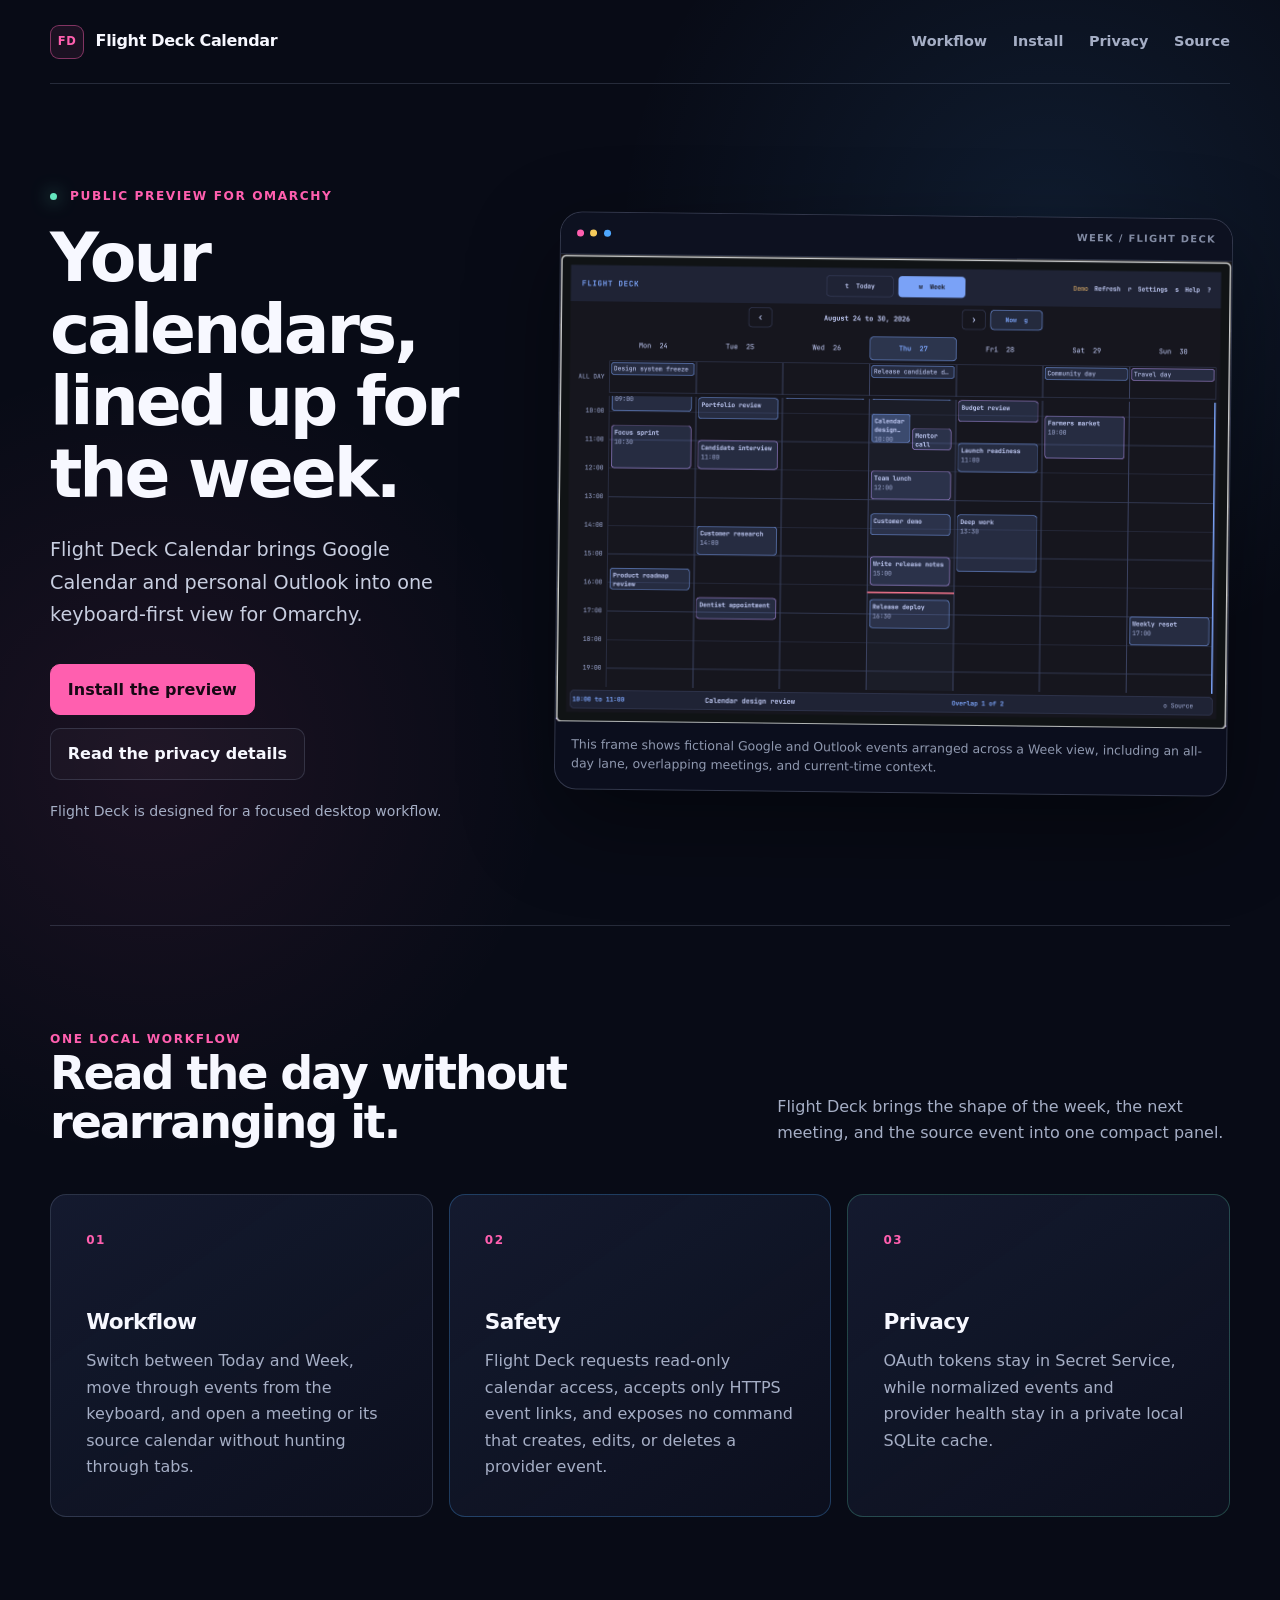
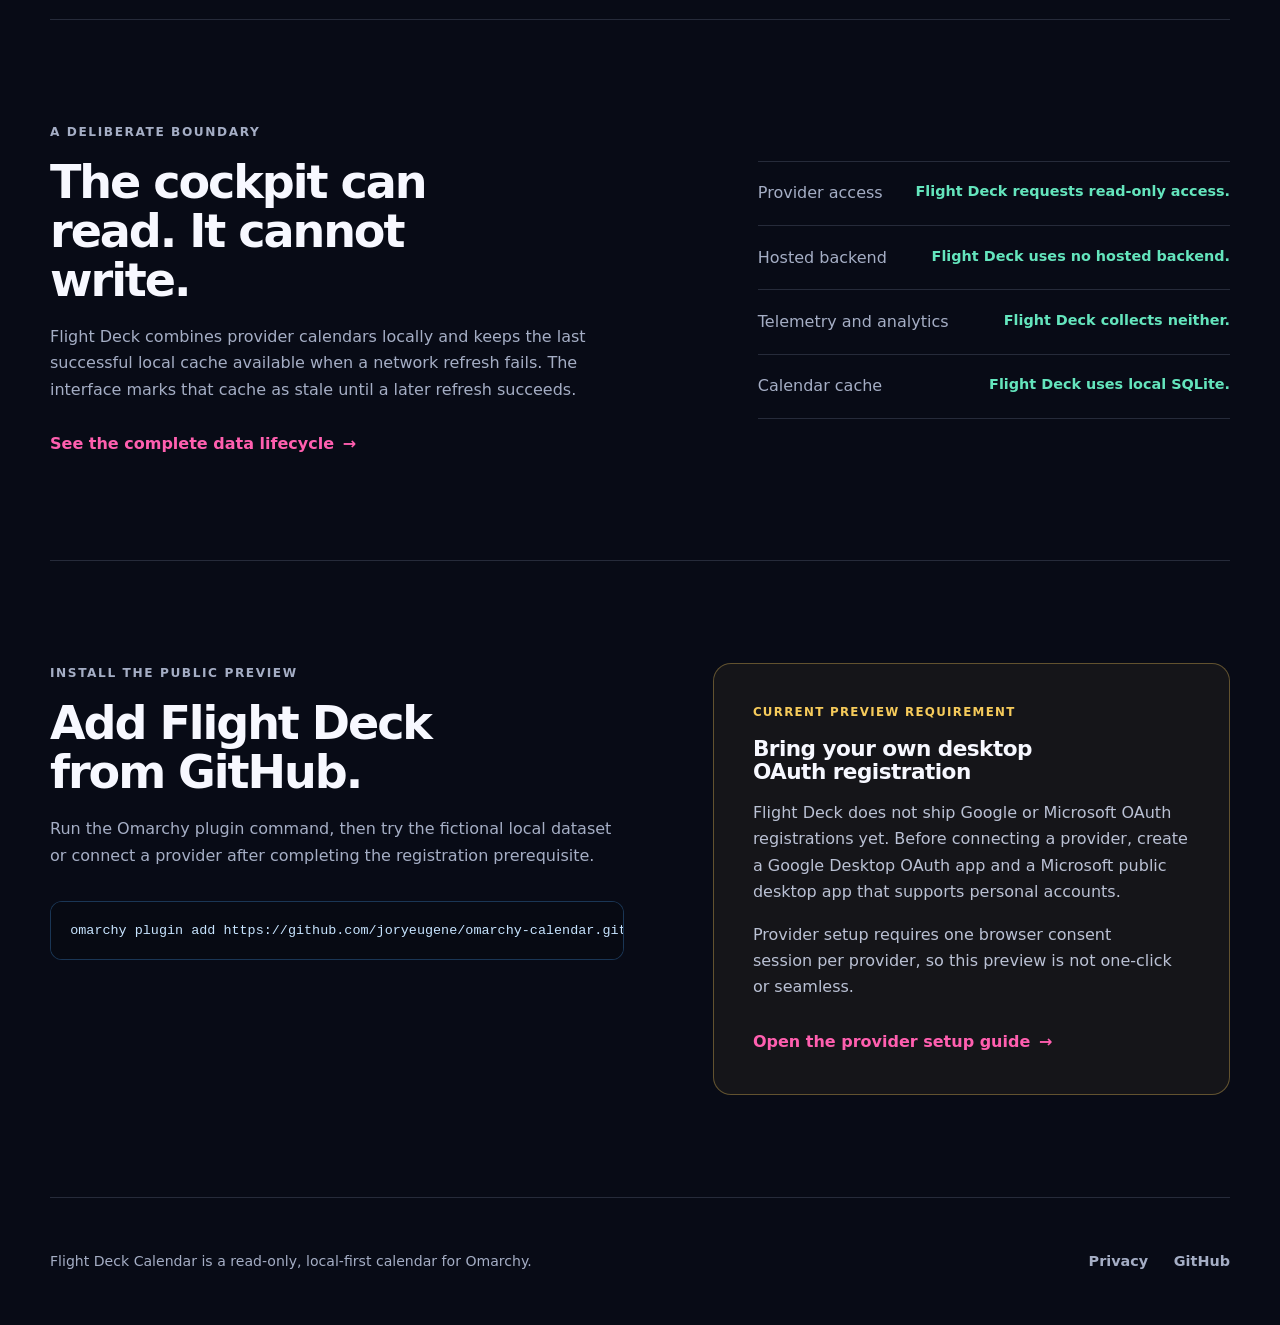
==== site/index.html @ 19a39fe0 "feat: add static verification site" ====
<!doctype html>
<!-- SPDX-License-Identifier: GPL-3.0-or-later -->
<html lang="en">
<head>
  <meta charset="utf-8">
  <meta name="viewport" content="width=device-width, initial-scale=1">
  <meta name="description" content="Flight Deck Calendar combines Google Calendar and personal Outlook in one read-only Omarchy view.">
  <title>Flight Deck Calendar for Omarchy</title>
  <link rel="stylesheet" href="styles.css">
</head>
<body>
  <a class="skip-link" href="#main">Skip to content</a>

  <header class="site-header">
    <a class="brand" href="./" aria-label="Flight Deck Calendar home">
      <span class="brand-mark" aria-hidden="true">FD</span>
      <span>Flight Deck Calendar</span>
    </a>
    <nav aria-label="Primary navigation">
      <a href="#workflow">Workflow</a>
      <a href="#install">Install</a>
      <a href="privacy/">Privacy</a>
      <a href="https://github.com/joryeugene/omarchy-calendar">Source</a>
    </nav>
  </header>

  <main id="main">
    <section class="hero shell" aria-labelledby="hero-title">
      <div class="hero-copy">
        <p class="eyebrow"><span aria-hidden="true"></span> Public preview for Omarchy</p>
        <h1 id="hero-title">Your calendars, lined up for the week.</h1>
        <p class="lede">Flight Deck Calendar brings Google Calendar and personal Outlook into one keyboard-first view for Omarchy.</p>
        <div class="hero-actions">
          <a class="button button-primary" href="#install">Install the preview</a>
          <a class="button button-secondary" href="privacy/">Read the privacy details</a>
        </div>
        <p class="hero-note">Flight Deck is designed for a focused desktop workflow.</p>
      </div>

      <figure class="product-frame">
        <div class="frame-bar" aria-hidden="true">
          <span></span><span></span><span></span>
          <strong>WEEK / FLIGHT DECK</strong>
        </div>
        <img src="assets/flight-deck-calendar-week.png" width="1352" height="940" alt="Flight Deck Calendar Week view with fictional Google and Outlook events, an all-day lane, overlapping meetings, and current-time context.">
        <figcaption>This frame shows fictional Google and Outlook events arranged across a Week view, including an all-day lane, overlapping meetings, and current-time context.</figcaption>
      </figure>
    </section>

    <section class="section shell" id="workflow" aria-labelledby="workflow-title">
      <div class="section-heading">
        <p class="eyebrow">One local workflow</p>
        <h2 id="workflow-title">Read the day without rearranging it.</h2>
        <p>Flight Deck brings the shape of the week, the next meeting, and the source event into one compact panel.</p>
      </div>

      <div class="feature-grid">
        <article class="feature-card">
          <p class="card-index" aria-hidden="true">01</p>
          <h3>Workflow</h3>
          <p>Switch between Today and Week, move through events from the keyboard, and open a meeting or its source calendar without hunting through tabs.</p>
        </article>
        <article class="feature-card">
          <p class="card-index" aria-hidden="true">02</p>
          <h3>Safety</h3>
          <p>Flight Deck requests read-only calendar access, accepts only HTTPS event links, and exposes no command that creates, edits, or deletes a provider event.</p>
        </article>
        <article class="feature-card">
          <p class="card-index" aria-hidden="true">03</p>
          <h3>Privacy</h3>
          <p>OAuth tokens stay in Secret Service, while normalized events and provider health stay in a private local SQLite cache.</p>
        </article>
      </div>
    </section>

    <section class="section shell boundary" aria-labelledby="boundary-title">
      <div class="boundary-copy">
        <p class="eyebrow">A deliberate boundary</p>
        <h2 id="boundary-title">The cockpit can read. It cannot write.</h2>
        <p>Flight Deck combines provider calendars locally and keeps the last successful local cache available when a network refresh fails. The interface marks that cache as stale until a later refresh succeeds.</p>
        <a class="text-link" href="privacy/">See the complete data lifecycle <span aria-hidden="true">&#8594;</span></a>
      </div>
      <ul class="boundary-list">
        <li><span>Provider access</span><strong>Flight Deck requests read-only access.</strong></li>
        <li><span>Hosted backend</span><strong>Flight Deck uses no hosted backend.</strong></li>
        <li><span>Telemetry and analytics</span><strong>Flight Deck collects neither.</strong></li>
        <li><span>Calendar cache</span><strong>Flight Deck uses local SQLite.</strong></li>
      </ul>
    </section>

    <section class="section shell install" id="install" aria-labelledby="install-title">
      <div class="install-copy">
        <p class="eyebrow">Install the public preview</p>
        <h2 id="install-title">Add Flight Deck from GitHub.</h2>
        <p>Run the Omarchy plugin command, then try the fictional local dataset or connect a provider after completing the registration prerequisite.</p>
        <pre><code>omarchy plugin add https://github.com/joryeugene/omarchy-calendar.git --enable</code></pre>
      </div>
      <aside class="preview-notice" aria-labelledby="oauth-title">
        <p class="notice-label">Current preview requirement</p>
        <h3 id="oauth-title">Bring your own desktop OAuth registration</h3>
        <p>Flight Deck does not ship Google or Microsoft OAuth registrations yet. Before connecting a provider, create a Google Desktop OAuth app and a Microsoft public desktop app that supports personal accounts.</p>
        <p>Provider setup requires one browser consent session per provider, so this preview is not one-click or seamless.</p>
        <a class="text-link" href="https://github.com/joryeugene/omarchy-calendar/blob/main/docs/INSTALL.md">Open the provider setup guide <span aria-hidden="true">&#8594;</span></a>
      </aside>
    </section>
  </main>

  <footer class="site-footer shell">
    <p>Flight Deck Calendar is a read-only, local-first calendar for Omarchy.</p>
    <div>
      <a href="privacy/">Privacy</a>
      <a href="https://github.com/joryeugene/omarchy-calendar">GitHub</a>
    </div>
  </footer>
</body>
</html>
---- site/styles.css ----
/* SPDX-License-Identifier: GPL-3.0-or-later */
:root {
  color-scheme: dark;
  --bg: #080b16;
  --panel: #101527;
  --panel-raised: #151b30;
  --text: #f7f8ff;
  --muted: #a5aec5;
  --line: rgba(185, 200, 235, 0.17);
  --pink: #ff5faf;
  --blue: #4ea8ff;
  --yellow: #f6cb5b;
  --green: #64e5bd;
  --shadow: 0 32px 90px rgba(0, 0, 0, 0.42);
  --radius: 22px;
  font-family: Inter, ui-sans-serif, system-ui, -apple-system, BlinkMacSystemFont, "Segoe UI", sans-serif;
  font-synthesis: none;
}

* {
  box-sizing: border-box;
}

html {
  scroll-behavior: smooth;
}

body {
  min-width: 280px;
  margin: 0;
  color: var(--text);
  background:
    radial-gradient(circle at 82% 8%, rgba(78, 168, 255, 0.11), transparent 27rem),
    radial-gradient(circle at 12% 26%, rgba(255, 95, 175, 0.08), transparent 25rem),
    var(--bg);
  font-size: 16px;
  line-height: 1.65;
}

a {
  color: inherit;
  text-decoration: none;
}

a:focus-visible {
  outline: 3px solid var(--yellow);
  outline-offset: 4px;
}

img {
  display: block;
  max-width: 100%;
}

.skip-link {
  position: fixed;
  z-index: 20;
  top: 1rem;
  left: 1rem;
  padding: 0.65rem 0.9rem;
  border-radius: 8px;
  color: #080b16;
  background: var(--yellow);
  font-weight: 800;
  transform: translateY(-180%);
}

.skip-link:focus {
  transform: translateY(0);
}

.shell,
.site-header {
  width: min(1180px, calc(100% - 3rem));
  margin-inline: auto;
}

.site-header {
  display: flex;
  align-items: center;
  justify-content: space-between;
  min-height: 84px;
  border-bottom: 1px solid var(--line);
}

.brand {
  display: inline-flex;
  align-items: center;
  gap: 0.72rem;
  font-weight: 760;
  letter-spacing: -0.02em;
}

.brand-mark {
  display: grid;
  width: 34px;
  height: 34px;
  place-items: center;
  border: 1px solid rgba(255, 95, 175, 0.45);
  border-radius: 9px;
  color: var(--pink);
  background: rgba(255, 95, 175, 0.08);
  font-size: 0.72rem;
  font-weight: 900;
  letter-spacing: 0.04em;
}

.site-header nav,
.site-footer div {
  display: flex;
  align-items: center;
  gap: 1.6rem;
}

.site-header nav a,
.site-footer a {
  color: var(--muted);
  font-size: 0.9rem;
  font-weight: 650;
}

.site-header nav a:hover,
.site-header nav a[aria-current="page"],
.site-footer a:hover {
  color: var(--text);
}

.hero {
  display: grid;
  grid-template-columns: minmax(0, 0.78fr) minmax(0, 1.22fr);
  gap: clamp(2.5rem, 6vw, 5.6rem);
  align-items: center;
  padding-block: clamp(4rem, 8vw, 8rem);
}

.eyebrow {
  margin: 0 0 1rem;
  color: var(--pink);
  font-size: 0.76rem;
  font-weight: 850;
  letter-spacing: 0.13em;
  text-transform: uppercase;
}

.eyebrow span {
  display: inline-block;
  width: 7px;
  height: 7px;
  margin-right: 0.45rem;
  border-radius: 50%;
  background: var(--green);
  box-shadow: 0 0 18px rgba(100, 229, 189, 0.8);
}

h1,
h2,
h3,
p {
  text-wrap: pretty;
}

h1,
h2,
h3 {
  margin-top: 0;
  line-height: 1.06;
  letter-spacing: -0.045em;
}

h1 {
  max-width: 13ch;
  margin-bottom: 1.5rem;
  font-size: clamp(3rem, 5.3vw, 5.5rem);
}

h2 {
  margin-bottom: 1.2rem;
  font-size: clamp(2rem, 3.6vw, 3.5rem);
}

h3 {
  margin-bottom: 0.9rem;
  font-size: 1.35rem;
  letter-spacing: -0.025em;
}

.lede {
  max-width: 59ch;
  margin: 0;
  color: #c8cee0;
  font-size: clamp(1.06rem, 1.5vw, 1.24rem);
  line-height: 1.7;
}

.hero-actions {
  display: flex;
  flex-wrap: wrap;
  gap: 0.8rem;
  margin-top: 2rem;
}

.button {
  display: inline-flex;
  min-height: 48px;
  align-items: center;
  justify-content: center;
  padding: 0.72rem 1.05rem;
  border: 1px solid var(--line);
  border-radius: 10px;
  font-weight: 790;
}

.button-primary {
  border-color: var(--pink);
  color: #160814;
  background: var(--pink);
}

.button-primary:hover {
  background: #ff86c2;
}

.button-secondary {
  background: rgba(255, 255, 255, 0.025);
}

.button-secondary:hover {
  border-color: rgba(185, 200, 235, 0.42);
  background: rgba(255, 255, 255, 0.055);
}

.hero-note {
  margin: 1.25rem 0 0;
  color: var(--muted);
  font-size: 0.88rem;
}

.product-frame {
  min-width: 0;
  margin: 0;
  overflow: hidden;
  border: 1px solid rgba(185, 200, 235, 0.22);
  border-radius: var(--radius);
  background: #0b0e1d;
  box-shadow: var(--shadow);
  transform: rotate(0.65deg);
}

.frame-bar {
  display: flex;
  align-items: center;
  gap: 0.4rem;
  height: 42px;
  padding-inline: 1rem;
  border-bottom: 1px solid var(--line);
  background: #0d1120;
}

.frame-bar span {
  width: 7px;
  height: 7px;
  border-radius: 50%;
  background: var(--pink);
}

.frame-bar span:nth-child(2) {
  background: var(--yellow);
}

.frame-bar span:nth-child(3) {
  background: var(--blue);
}

.frame-bar strong {
  margin-left: auto;
  color: #818aa2;
  font-size: 0.62rem;
  letter-spacing: 0.13em;
}

.product-frame img {
  width: 100%;
  height: auto;
}

.product-frame figcaption {
  padding: 0.9rem 1rem 1rem;
  color: #8f98af;
  font-size: 0.78rem;
  line-height: 1.5;
}

.section {
  padding-block: clamp(4.5rem, 8vw, 8rem);
  border-top: 1px solid var(--line);
}

.section-heading {
  display: grid;
  grid-template-columns: minmax(0, 1.2fr) minmax(18rem, 0.8fr);
  column-gap: 3rem;
  align-items: end;
  margin-bottom: 3rem;
}

.section-heading .eyebrow {
  grid-column: 1 / -1;
}

.section-heading h2,
.section-heading p {
  margin-bottom: 0;
}

.section-heading > p:last-child,
.boundary-copy > p,
.install-copy > p {
  color: var(--muted);
}

.feature-grid {
  display: grid;
  grid-template-columns: repeat(3, minmax(0, 1fr));
  gap: 1rem;
}

.feature-card {
  min-height: 260px;
  padding: clamp(1.4rem, 3vw, 2.2rem);
  border: 1px solid var(--line);
  border-radius: 16px;
  background: linear-gradient(145deg, rgba(21, 27, 48, 0.95), rgba(13, 17, 32, 0.82));
}

.feature-card:nth-child(2) {
  border-color: rgba(78, 168, 255, 0.28);
}

.feature-card:nth-child(3) {
  border-color: rgba(100, 229, 189, 0.24);
}

.card-index {
  margin: 0 0 3.8rem;
  color: var(--pink);
  font-size: 0.75rem;
  font-weight: 850;
  letter-spacing: 0.12em;
}

.feature-card p:last-child {
  margin: 0;
  color: var(--muted);
}

.boundary {
  display: grid;
  grid-template-columns: minmax(0, 1fr) minmax(340px, 0.78fr);
  gap: clamp(3rem, 8vw, 7rem);
  align-items: center;
}

.boundary-copy h2 {
  max-width: 13ch;
}

.boundary-copy > p {
  max-width: 57ch;
}

.text-link {
  display: inline-flex;
  gap: 0.55rem;
  align-items: center;
  margin-top: 0.75rem;
  color: var(--pink);
  font-weight: 780;
}

.text-link span {
  transition: transform 150ms ease;
}

.text-link:hover span {
  transform: translateX(4px);
}

.boundary-list {
  margin: 0;
  padding: 0;
  border-top: 1px solid var(--line);
  list-style: none;
}

.boundary-list li {
  display: flex;
  gap: 2rem;
  justify-content: space-between;
  padding: 1.15rem 0;
  border-bottom: 1px solid var(--line);
}

.boundary-list span {
  color: var(--muted);
}

.boundary-list strong {
  color: var(--green);
  font-size: 0.9rem;
}

.install {
  display: grid;
  grid-template-columns: minmax(0, 1fr) minmax(340px, 0.9fr);
  gap: clamp(2rem, 7vw, 6rem);
  align-items: start;
}

.install-copy h2 {
  max-width: 12ch;
}

pre {
  max-width: 100%;
  margin: 2rem 0 0;
  overflow-x: auto;
  border: 1px solid rgba(78, 168, 255, 0.28);
  border-radius: 12px;
  background: #070a13;
}

pre code {
  display: block;
  width: max-content;
  min-width: 100%;
  padding: 1.1rem 1.2rem;
  color: #c7e4ff;
  font-size: 0.84rem;
}

code {
  overflow-wrap: anywhere;
  color: #c7e4ff;
  font-family: "SFMono-Regular", Consolas, "Liberation Mono", monospace;
  font-size: 0.88em;
}

.preview-notice {
  padding: clamp(1.5rem, 4vw, 2.4rem);
  border: 1px solid rgba(246, 203, 91, 0.34);
  border-radius: 18px;
  background: rgba(246, 203, 91, 0.055);
}

.notice-label {
  margin: 0 0 1rem;
  color: var(--yellow);
  font-size: 0.74rem;
  font-weight: 850;
  letter-spacing: 0.11em;
  text-transform: uppercase;
}

.preview-notice > p:not(.notice-label) {
  color: #bac1d4;
}

.site-footer {
  display: flex;
  align-items: center;
  justify-content: space-between;
  min-height: 128px;
  border-top: 1px solid var(--line);
  color: var(--muted);
  font-size: 0.88rem;
}

.site-footer p {
  margin: 0;
}

.privacy-main {
  padding-bottom: clamp(5rem, 10vw, 9rem);
}

.privacy-hero {
  padding-block: clamp(4rem, 8vw, 7rem);
  border-bottom: 1px solid var(--line);
}

.privacy-hero h1 {
  max-width: 15ch;
}

.privacy-layout {
  display: grid;
  grid-template-columns: 220px minmax(0, 760px);
  gap: clamp(3rem, 9vw, 8rem);
  justify-content: center;
  padding-top: clamp(4rem, 7vw, 6rem);
}

.privacy-nav {
  position: sticky;
  top: 2rem;
  align-self: start;
  padding-left: 1rem;
  border-left: 1px solid var(--line);
}

.privacy-nav p {
  margin: 0 0 0.75rem;
  color: #d9ddec;
  font-size: 0.75rem;
  font-weight: 800;
  letter-spacing: 0.1em;
  text-transform: uppercase;
}

.privacy-nav a {
  display: block;
  padding: 0.32rem 0;
  color: var(--muted);
  font-size: 0.87rem;
}

.privacy-nav a:hover {
  color: var(--pink);
}

.privacy-content section {
  padding: 0 0 clamp(3.5rem, 7vw, 5.5rem);
  scroll-margin-top: 2rem;
}

.privacy-content section + section {
  padding-top: clamp(3.5rem, 7vw, 5.5rem);
  border-top: 1px solid var(--line);
}

.privacy-content h2 {
  max-width: 16ch;
  font-size: clamp(2rem, 4.5vw, 3.25rem);
}

.privacy-content > section > p:not(.eyebrow) {
  color: #bac1d4;
}

.fact-list {
  margin: 2rem 0 0;
}

.fact-list div {
  display: grid;
  grid-template-columns: 150px minmax(0, 1fr);
  gap: 1.5rem;
  padding: 1.15rem 0;
  border-top: 1px solid var(--line);
}

.fact-list div:last-child {
  border-bottom: 1px solid var(--line);
}

.fact-list dt {
  color: var(--text);
  font-weight: 780;
}

.fact-list dd {
  margin: 0;
  color: var(--muted);
}

@media (max-width: 900px) {
  .hero {
    grid-template-columns: 1fr;
  }

  .hero-copy {
    max-width: 720px;
  }

  .product-frame {
    transform: none;
  }

  .feature-grid {
    grid-template-columns: 1fr;
  }

  .feature-card {
    min-height: auto;
  }

  .card-index {
    margin-bottom: 2.2rem;
  }

  .section-heading,
  .boundary,
  .install {
    grid-template-columns: minmax(0, 1fr);
  }

  .privacy-layout {
    grid-template-columns: 1fr;
  }

  .privacy-nav {
    position: static;
    display: flex;
    flex-wrap: wrap;
    gap: 0.25rem 1rem;
    padding: 0 0 1.25rem;
    border-right: 0;
    border-bottom: 1px solid var(--line);
    border-left: 0;
  }

  .privacy-nav p {
    width: 100%;
  }
}

@media (max-width: 680px) {
  .shell,
  .site-header {
    width: min(100% - 1.5rem, 1180px);
  }

  .site-header {
    align-items: flex-start;
    gap: 1rem;
    padding-block: 1rem;
  }

  .brand > span:last-child {
    display: none;
  }

  .site-header nav {
    flex-wrap: wrap;
    justify-content: flex-end;
    gap: 0.25rem 0.9rem;
  }

  .site-header nav a {
    font-size: 0.78rem;
  }

  .hero {
    padding-block: 3.5rem 4.5rem;
  }

  h1 {
    font-size: clamp(2.65rem, 13vw, 4rem);
  }

  .hero-actions {
    align-items: stretch;
    flex-direction: column;
  }

  .button {
    width: 100%;
  }

  .product-frame figcaption {
    font-size: 0.72rem;
  }

  .section {
    padding-block: 4.5rem;
  }

  .section-heading {
    gap: 1rem;
  }

  .boundary-list li {
    gap: 1rem;
    align-items: flex-start;
    flex-direction: column;
  }

  .fact-list div {
    grid-template-columns: 1fr;
    gap: 0.35rem;
  }

  .site-footer {
    align-items: flex-start;
    flex-direction: column;
    justify-content: center;
    gap: 1rem;
  }

  .site-footer div {
    gap: 1rem;
  }
}

@media (prefers-reduced-motion: reduce) {
  html {
    scroll-behavior: auto;
  }

  .text-link span {
    transition: none;
  }
}
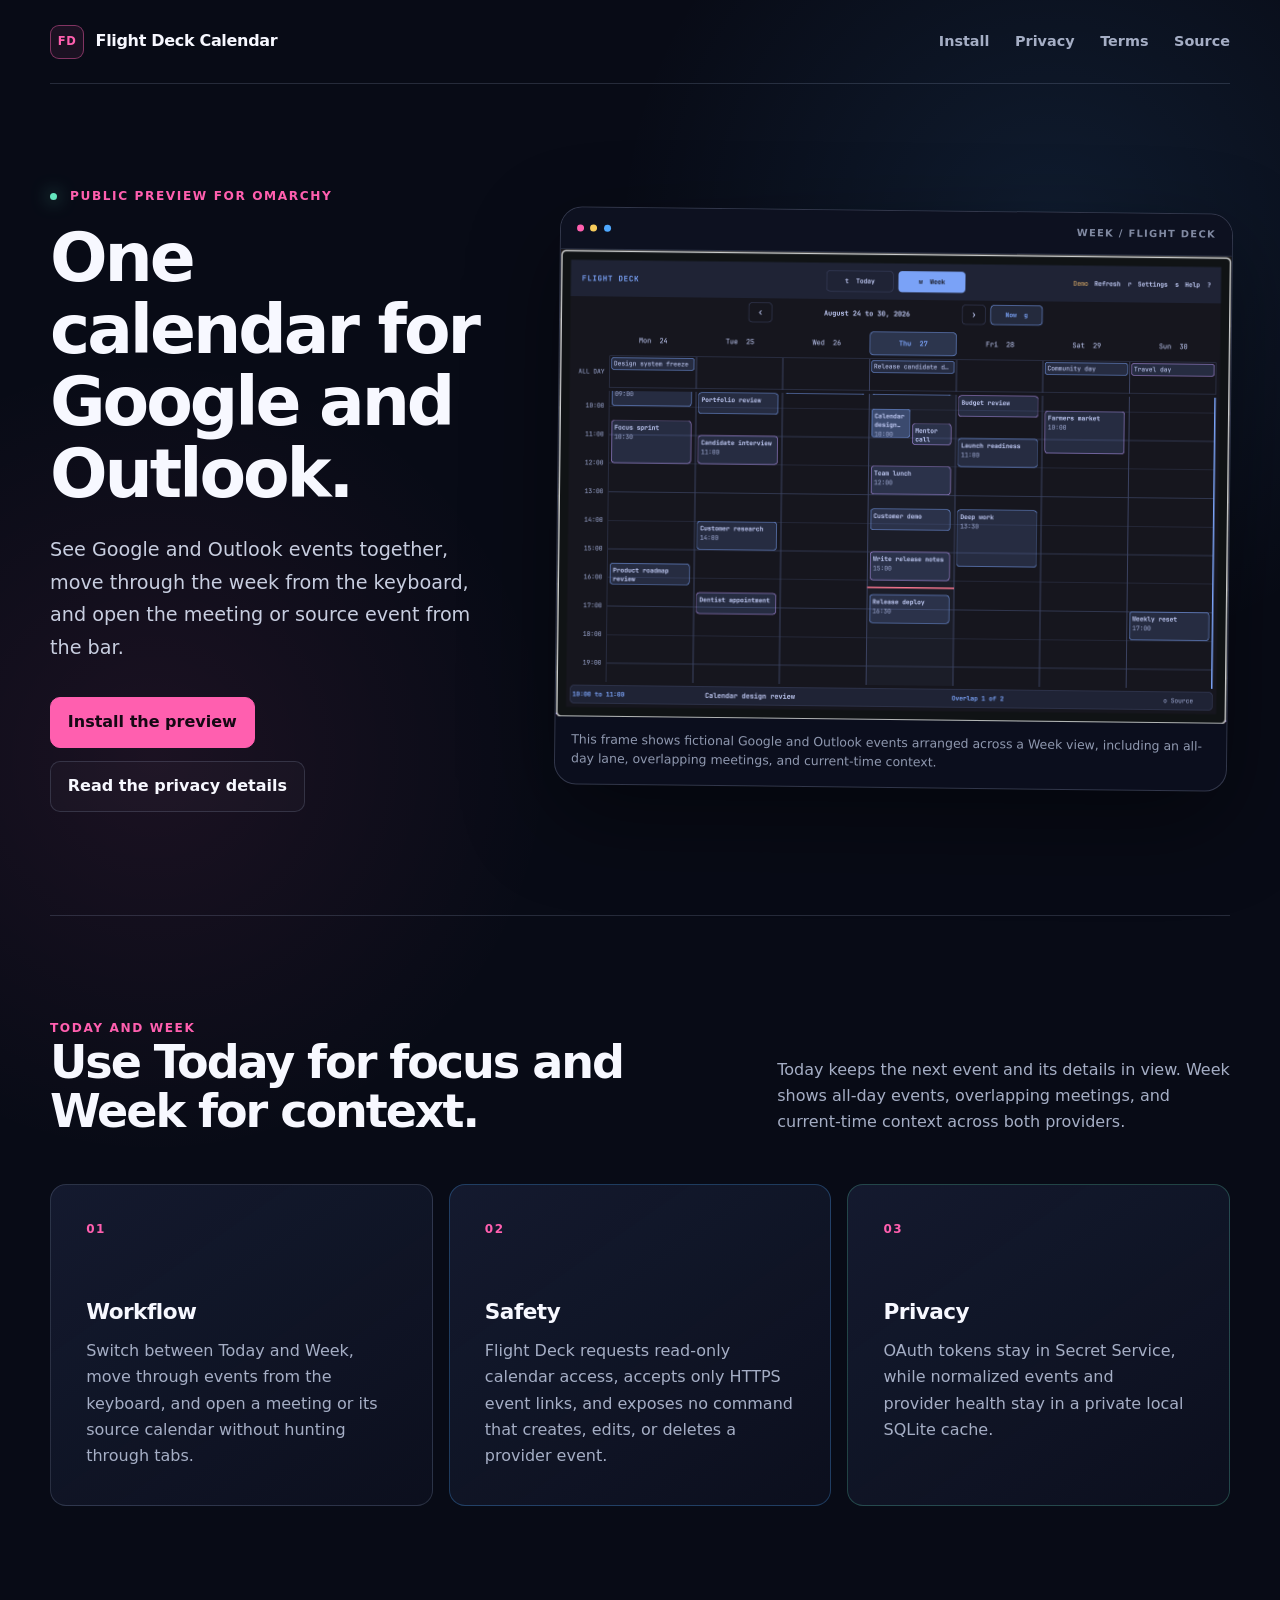
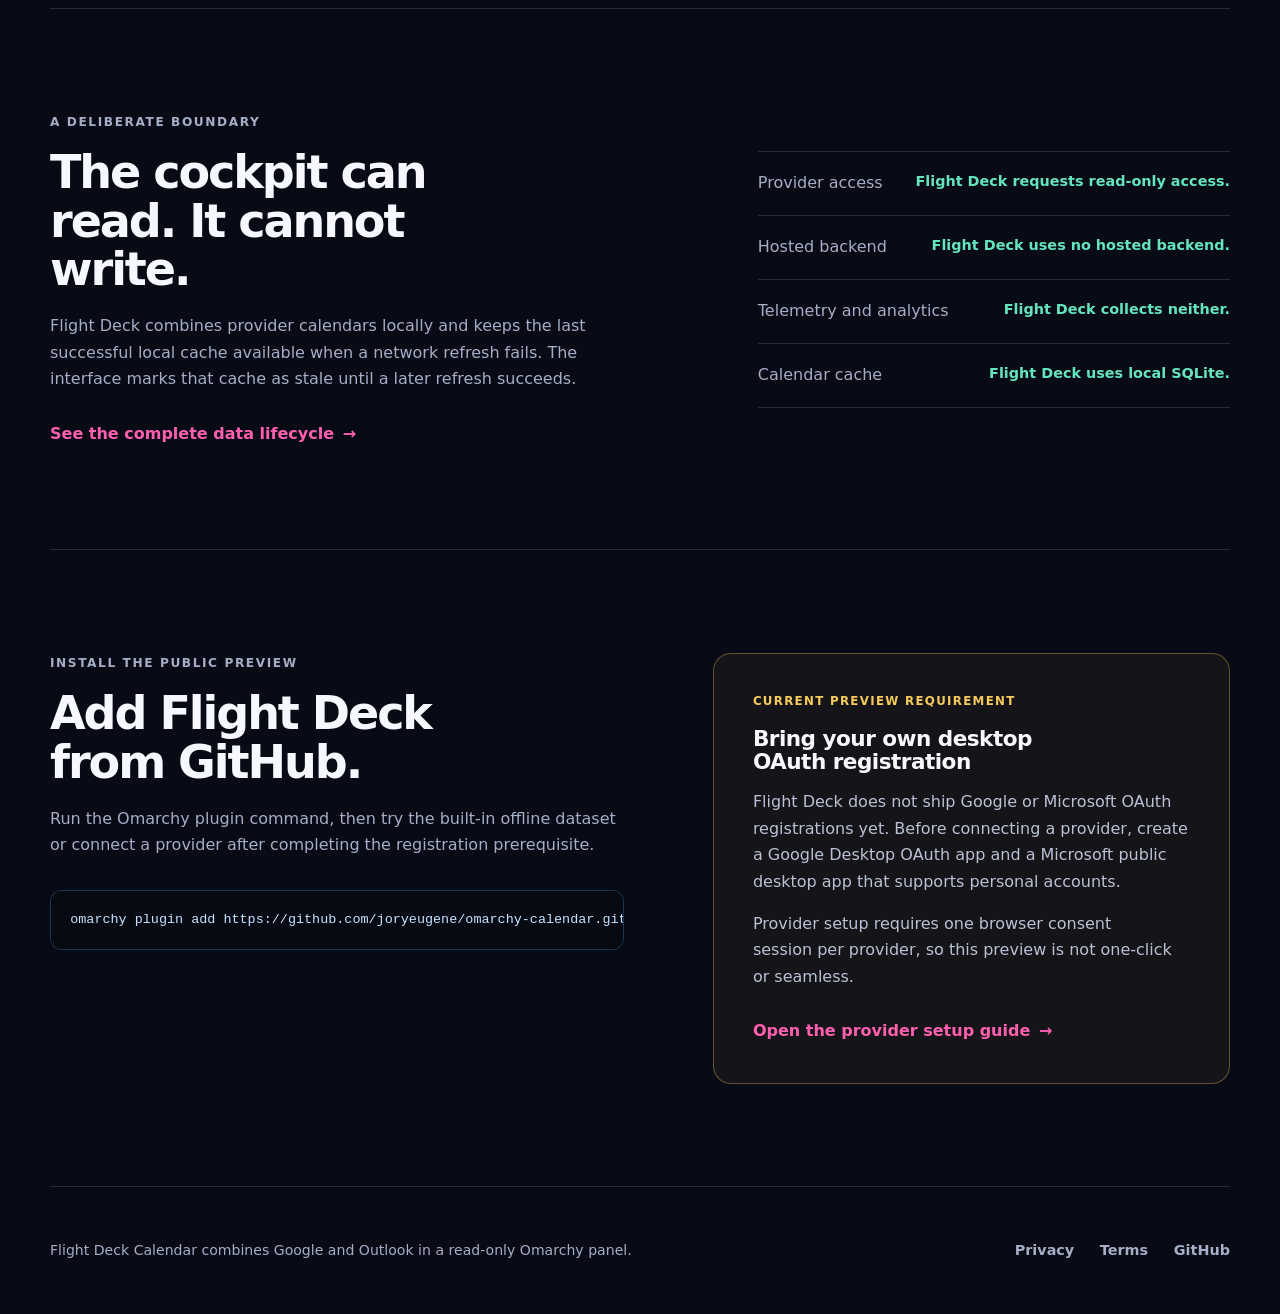
==== commit 5fc1d75a: "feat: prepare OAuth verification site" ====
--- a/site/index.html
+++ b/site/index.html
@@ -17,9 +17,9 @@
       <span>Flight Deck Calendar</span>
     </a>
     <nav aria-label="Primary navigation">
-      <a href="#workflow">Workflow</a>
       <a href="#install">Install</a>
       <a href="privacy/">Privacy</a>
+      <a href="terms/">Terms</a>
       <a href="https://github.com/joryeugene/omarchy-calendar">Source</a>
     </nav>
   </header>
@@ -28,13 +28,12 @@
     <section class="hero shell" aria-labelledby="hero-title">
       <div class="hero-copy">
         <p class="eyebrow"><span aria-hidden="true"></span> Public preview for Omarchy</p>
-        <h1 id="hero-title">Your calendars, lined up for the week.</h1>
-        <p class="lede">Flight Deck Calendar brings Google Calendar and personal Outlook into one keyboard-first view for Omarchy.</p>
+        <h1 id="hero-title">One calendar for Google and Outlook.</h1>
+        <p class="lede">See Google and Outlook events together, move through the week from the keyboard, and open the meeting or source event from the bar.</p>
         <div class="hero-actions">
           <a class="button button-primary" href="#install">Install the preview</a>
           <a class="button button-secondary" href="privacy/">Read the privacy details</a>
         </div>
-        <p class="hero-note">Flight Deck is designed for a focused desktop workflow.</p>
       </div>
 
       <figure class="product-frame">
@@ -49,9 +48,9 @@
 
     <section class="section shell" id="workflow" aria-labelledby="workflow-title">
       <div class="section-heading">
-        <p class="eyebrow">One local workflow</p>
-        <h2 id="workflow-title">Read the day without rearranging it.</h2>
-        <p>Flight Deck brings the shape of the week, the next meeting, and the source event into one compact panel.</p>
+        <p class="eyebrow">Today and Week</p>
+        <h2 id="workflow-title">Use Today for focus and Week for context.</h2>
+        <p>Today keeps the next event and its details in view. Week shows all-day events, overlapping meetings, and current-time context across both providers.</p>
       </div>
 
       <div class="feature-grid">
@@ -92,7 +91,7 @@
       <div class="install-copy">
         <p class="eyebrow">Install the public preview</p>
         <h2 id="install-title">Add Flight Deck from GitHub.</h2>
-        <p>Run the Omarchy plugin command, then try the fictional local dataset or connect a provider after completing the registration prerequisite.</p>
+        <p>Run the Omarchy plugin command, then try the built-in offline dataset or connect a provider after completing the registration prerequisite.</p>
         <pre><code>omarchy plugin add https://github.com/joryeugene/omarchy-calendar.git --enable</code></pre>
       </div>
       <aside class="preview-notice" aria-labelledby="oauth-title">
@@ -106,9 +105,10 @@
   </main>
 
   <footer class="site-footer shell">
-    <p>Flight Deck Calendar is a read-only, local-first calendar for Omarchy.</p>
+    <p>Flight Deck Calendar combines Google and Outlook in a read-only Omarchy panel.</p>
     <div>
       <a href="privacy/">Privacy</a>
+      <a href="terms/">Terms</a>
       <a href="https://github.com/joryeugene/omarchy-calendar">GitHub</a>
     </div>
   </footer>
--- a/site/styles.css
+++ b/site/styles.css
@@ -2,8 +2,6 @@
 :root {
   color-scheme: dark;
   --bg: #080b16;
-  --panel: #101527;
-  --panel-raised: #151b30;
   --text: #f7f8ff;
   --muted: #a5aec5;
   --line: rgba(185, 200, 235, 0.17);
@@ -229,12 +227,6 @@
   background: rgba(255, 255, 255, 0.055);
 }
 
-.hero-note {
-  margin: 1.25rem 0 0;
-  color: var(--muted);
-  font-size: 0.88rem;
-}
-
 .product-frame {
   min-width: 0;
   margin: 0;
@@ -492,6 +484,12 @@
   max-width: 15ch;
 }
 
+.policy-meta {
+  margin: 1rem 0 0;
+  color: var(--muted);
+  font-size: 0.88rem;
+}
+
 .privacy-layout {
   display: grid;
   grid-template-columns: 220px minmax(0, 760px);
@@ -545,6 +543,19 @@
 
 .privacy-content > section > p:not(.eyebrow) {
   color: #bac1d4;
+}
+
+.inline-link {
+  color: #d7eaff;
+  text-decoration: underline;
+  text-decoration-color: rgba(78, 168, 255, 0.55);
+  text-decoration-thickness: 1px;
+  text-underline-offset: 0.2em;
+}
+
+.inline-link:hover {
+  color: var(--text);
+  text-decoration-color: var(--pink);
 }
 
 .fact-list {
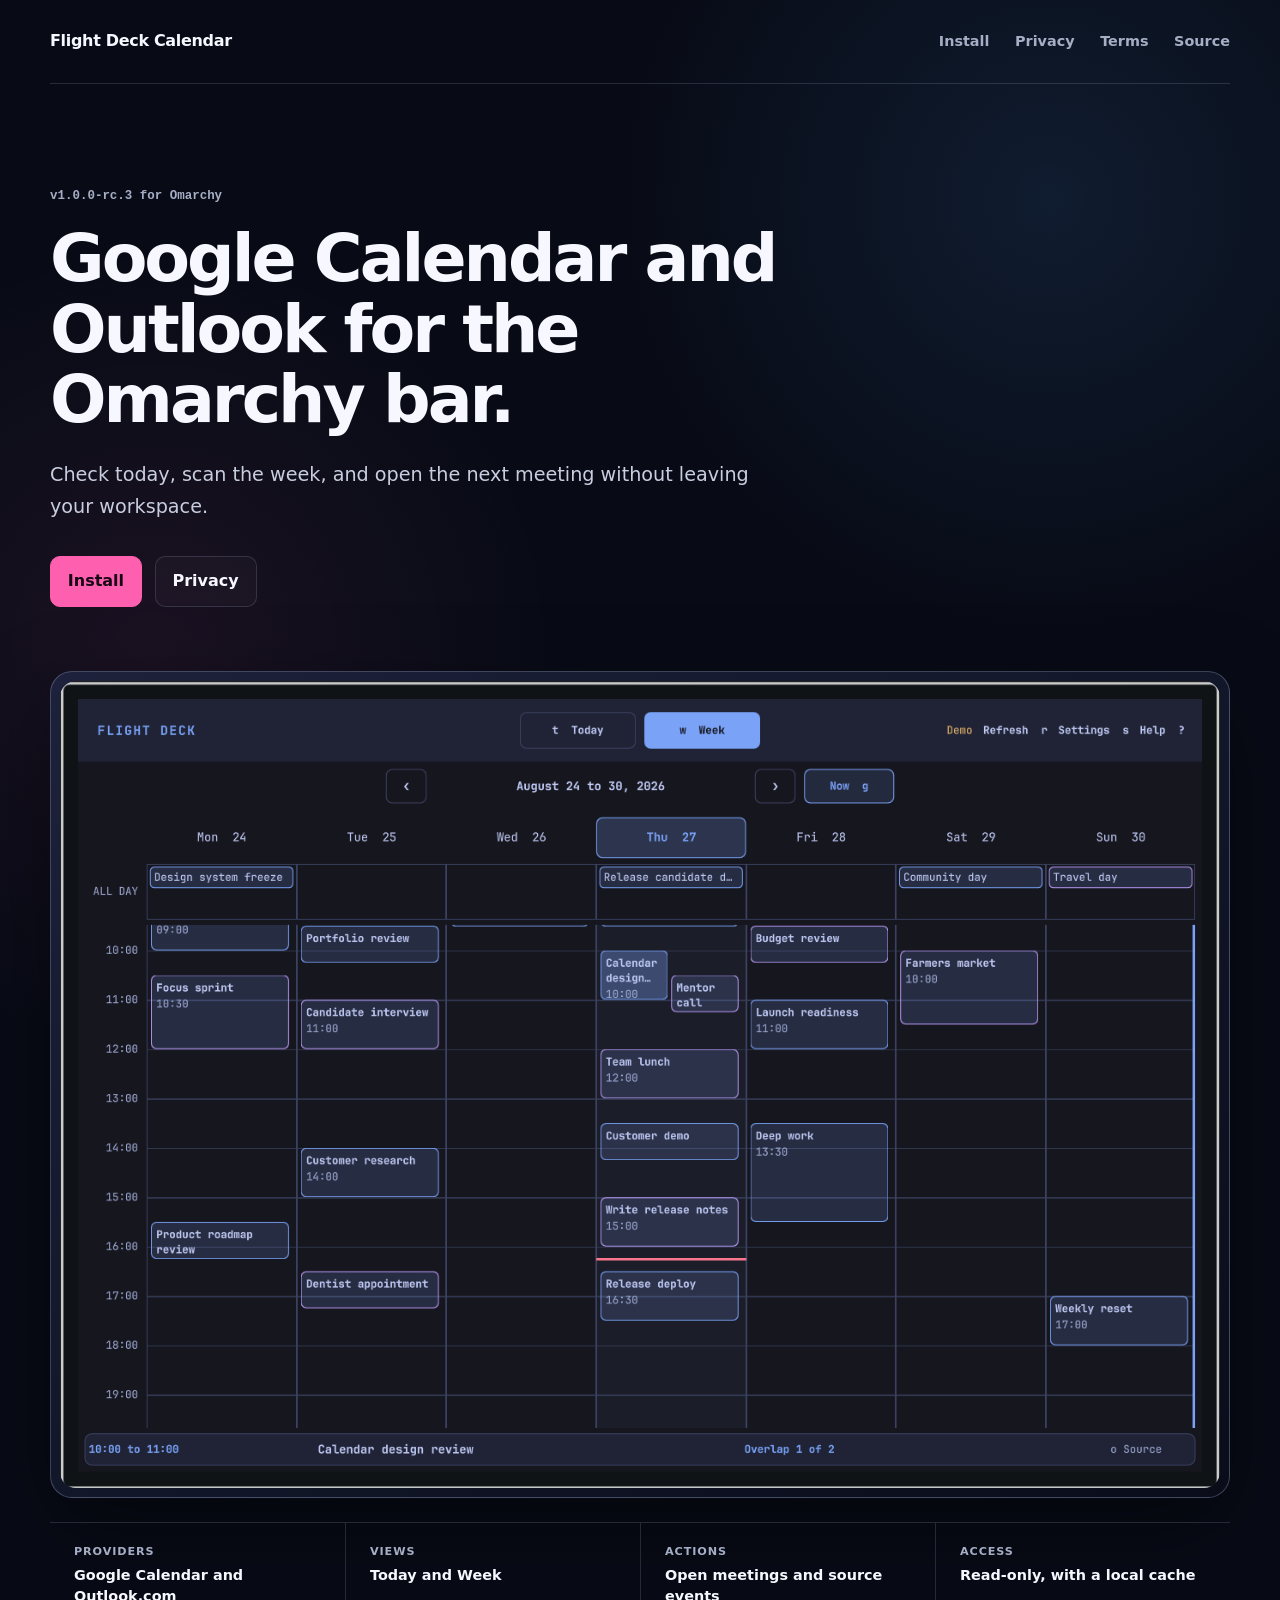
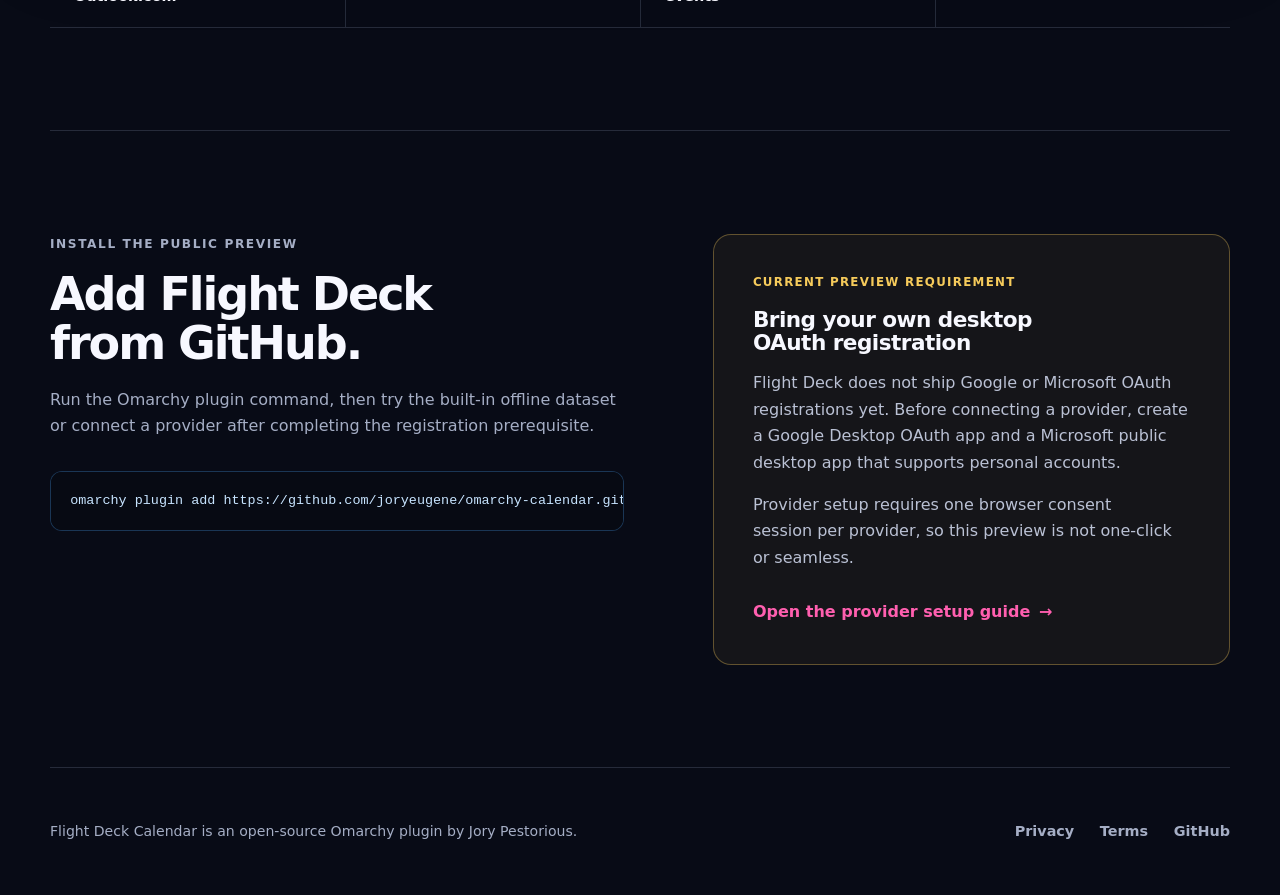
==== commit 73f76748: "design: simplify the Flight Deck website" ====
--- a/site/index.html
+++ b/site/index.html
@@ -13,7 +13,6 @@
 
   <header class="site-header">
     <a class="brand" href="./" aria-label="Flight Deck Calendar home">
-      <span class="brand-mark" aria-hidden="true">FD</span>
       <span>Flight Deck Calendar</span>
     </a>
     <nav aria-label="Primary navigation">
@@ -27,64 +26,37 @@
   <main id="main">
     <section class="hero shell" aria-labelledby="hero-title">
       <div class="hero-copy">
-        <p class="eyebrow"><span aria-hidden="true"></span> Public preview for Omarchy</p>
-        <h1 id="hero-title">One calendar for Google and Outlook.</h1>
-        <p class="lede">See Google and Outlook events together, move through the week from the keyboard, and open the meeting or source event from the bar.</p>
+        <p class="release-label">v1.0.0-rc.3 for Omarchy</p>
+        <h1 id="hero-title">Google Calendar and Outlook for the Omarchy bar.</h1>
+        <p class="lede">Check today, scan the week, and open the next meeting without leaving your workspace.</p>
         <div class="hero-actions">
-          <a class="button button-primary" href="#install">Install the preview</a>
-          <a class="button button-secondary" href="privacy/">Read the privacy details</a>
+          <a class="button button-primary" href="#install">Install</a>
+          <a class="button button-secondary" href="privacy/">Privacy</a>
         </div>
       </div>
 
-      <figure class="product-frame">
-        <div class="frame-bar" aria-hidden="true">
-          <span></span><span></span><span></span>
-          <strong>WEEK / FLIGHT DECK</strong>
+      <figure class="product-frame hero-product">
+        <img src="assets/flight-deck-calendar-week.png" width="1352" height="940" alt="Flight Deck Calendar Week view showing Google and Outlook events, an all-day lane, overlapping meetings, and current-time context.">
+      </figure>
+
+      <dl class="product-spec">
+        <div class="spec-item">
+          <dt>Providers</dt>
+          <dd>Google Calendar and Outlook.com</dd>
         </div>
-        <img src="assets/flight-deck-calendar-week.png" width="1352" height="940" alt="Flight Deck Calendar Week view with fictional Google and Outlook events, an all-day lane, overlapping meetings, and current-time context.">
-        <figcaption>This frame shows fictional Google and Outlook events arranged across a Week view, including an all-day lane, overlapping meetings, and current-time context.</figcaption>
-      </figure>
-    </section>
-
-    <section class="section shell" id="workflow" aria-labelledby="workflow-title">
-      <div class="section-heading">
-        <p class="eyebrow">Today and Week</p>
-        <h2 id="workflow-title">Use Today for focus and Week for context.</h2>
-        <p>Today keeps the next event and its details in view. Week shows all-day events, overlapping meetings, and current-time context across both providers.</p>
-      </div>
-
-      <div class="feature-grid">
-        <article class="feature-card">
-          <p class="card-index" aria-hidden="true">01</p>
-          <h3>Workflow</h3>
-          <p>Switch between Today and Week, move through events from the keyboard, and open a meeting or its source calendar without hunting through tabs.</p>
-        </article>
-        <article class="feature-card">
-          <p class="card-index" aria-hidden="true">02</p>
-          <h3>Safety</h3>
-          <p>Flight Deck requests read-only calendar access, accepts only HTTPS event links, and exposes no command that creates, edits, or deletes a provider event.</p>
-        </article>
-        <article class="feature-card">
-          <p class="card-index" aria-hidden="true">03</p>
-          <h3>Privacy</h3>
-          <p>OAuth tokens stay in Secret Service, while normalized events and provider health stay in a private local SQLite cache.</p>
-        </article>
-      </div>
-    </section>
-
-    <section class="section shell boundary" aria-labelledby="boundary-title">
-      <div class="boundary-copy">
-        <p class="eyebrow">A deliberate boundary</p>
-        <h2 id="boundary-title">The cockpit can read. It cannot write.</h2>
-        <p>Flight Deck combines provider calendars locally and keeps the last successful local cache available when a network refresh fails. The interface marks that cache as stale until a later refresh succeeds.</p>
-        <a class="text-link" href="privacy/">See the complete data lifecycle <span aria-hidden="true">&#8594;</span></a>
-      </div>
-      <ul class="boundary-list">
-        <li><span>Provider access</span><strong>Flight Deck requests read-only access.</strong></li>
-        <li><span>Hosted backend</span><strong>Flight Deck uses no hosted backend.</strong></li>
-        <li><span>Telemetry and analytics</span><strong>Flight Deck collects neither.</strong></li>
-        <li><span>Calendar cache</span><strong>Flight Deck uses local SQLite.</strong></li>
-      </ul>
+        <div class="spec-item">
+          <dt>Views</dt>
+          <dd>Today and Week</dd>
+        </div>
+        <div class="spec-item">
+          <dt>Actions</dt>
+          <dd>Open meetings and source events</dd>
+        </div>
+        <div class="spec-item">
+          <dt>Access</dt>
+          <dd>Read-only, with a local cache</dd>
+        </div>
+      </dl>
     </section>
 
     <section class="section shell install" id="install" aria-labelledby="install-title">
@@ -105,7 +77,7 @@
   </main>
 
   <footer class="site-footer shell">
-    <p>Flight Deck Calendar combines Google and Outlook in a read-only Omarchy panel.</p>
+    <p>Flight Deck Calendar is an open-source Omarchy plugin by Jory Pestorious.</p>
     <div>
       <a href="privacy/">Privacy</a>
       <a href="terms/">Terms</a>
--- a/site/styles.css
+++ b/site/styles.css
@@ -82,25 +82,8 @@
 }
 
 .brand {
-  display: inline-flex;
-  align-items: center;
-  gap: 0.72rem;
   font-weight: 760;
   letter-spacing: -0.02em;
-}
-
-.brand-mark {
-  display: grid;
-  width: 34px;
-  height: 34px;
-  place-items: center;
-  border: 1px solid rgba(255, 95, 175, 0.45);
-  border-radius: 9px;
-  color: var(--pink);
-  background: rgba(255, 95, 175, 0.08);
-  font-size: 0.72rem;
-  font-weight: 900;
-  letter-spacing: 0.04em;
 }
 
 .site-header nav,
@@ -124,11 +107,20 @@
 }
 
 .hero {
-  display: grid;
-  grid-template-columns: minmax(0, 0.78fr) minmax(0, 1.22fr);
-  gap: clamp(2.5rem, 6vw, 5.6rem);
-  align-items: center;
-  padding-block: clamp(4rem, 8vw, 8rem);
+  padding-block: clamp(4.5rem, 8vw, 7.5rem);
+}
+
+.hero-copy {
+  max-width: 880px;
+  margin-bottom: clamp(2.5rem, 5vw, 4.5rem);
+}
+
+.release-label {
+  margin: 0 0 1rem;
+  color: var(--muted);
+  font-family: ui-monospace, SFMono-Regular, Menlo, Monaco, Consolas, monospace;
+  font-size: 0.78rem;
+  font-weight: 700;
 }
 
 .eyebrow {
@@ -166,9 +158,9 @@
 }
 
 h1 {
-  max-width: 13ch;
+  max-width: 17ch;
   margin-bottom: 1.5rem;
-  font-size: clamp(3rem, 5.3vw, 5.5rem);
+  font-size: clamp(3rem, 5.2vw, 5.2rem);
 }
 
 h2 {
@@ -235,51 +227,18 @@
   border-radius: var(--radius);
   background: #0b0e1d;
   box-shadow: var(--shadow);
-  transform: rotate(0.65deg);
-}
-
-.frame-bar {
-  display: flex;
-  align-items: center;
-  gap: 0.4rem;
-  height: 42px;
-  padding-inline: 1rem;
-  border-bottom: 1px solid var(--line);
-  background: #0d1120;
-}
-
-.frame-bar span {
-  width: 7px;
-  height: 7px;
-  border-radius: 50%;
-  background: var(--pink);
-}
-
-.frame-bar span:nth-child(2) {
-  background: var(--yellow);
-}
-
-.frame-bar span:nth-child(3) {
-  background: var(--blue);
-}
-
-.frame-bar strong {
-  margin-left: auto;
-  color: #818aa2;
-  font-size: 0.62rem;
-  letter-spacing: 0.13em;
+}
+
+.hero-product {
+  padding: clamp(0.35rem, 0.7vw, 0.55rem);
+  border-color: rgba(185, 200, 235, 0.28);
+  background: linear-gradient(145deg, rgba(31, 38, 66, 0.82), rgba(10, 13, 26, 0.96));
 }
 
 .product-frame img {
   width: 100%;
   height: auto;
-}
-
-.product-frame figcaption {
-  padding: 0.9rem 1rem 1rem;
-  color: #8f98af;
-  font-size: 0.78rem;
-  line-height: 1.5;
+  border-radius: calc(var(--radius) - 6px);
 }
 
 .section {
@@ -287,77 +246,42 @@
   border-top: 1px solid var(--line);
 }
 
-.section-heading {
+.install-copy > p {
+  color: var(--muted);
+}
+
+.product-spec {
   display: grid;
-  grid-template-columns: minmax(0, 1.2fr) minmax(18rem, 0.8fr);
-  column-gap: 3rem;
-  align-items: end;
-  margin-bottom: 3rem;
-}
-
-.section-heading .eyebrow {
-  grid-column: 1 / -1;
-}
-
-.section-heading h2,
-.section-heading p {
-  margin-bottom: 0;
-}
-
-.section-heading > p:last-child,
-.boundary-copy > p,
-.install-copy > p {
-  color: var(--muted);
-}
-
-.feature-grid {
-  display: grid;
-  grid-template-columns: repeat(3, minmax(0, 1fr));
-  gap: 1rem;
-}
-
-.feature-card {
-  min-height: 260px;
-  padding: clamp(1.4rem, 3vw, 2.2rem);
-  border: 1px solid var(--line);
-  border-radius: 16px;
-  background: linear-gradient(145deg, rgba(21, 27, 48, 0.95), rgba(13, 17, 32, 0.82));
-}
-
-.feature-card:nth-child(2) {
-  border-color: rgba(78, 168, 255, 0.28);
-}
-
-.feature-card:nth-child(3) {
-  border-color: rgba(100, 229, 189, 0.24);
-}
-
-.card-index {
-  margin: 0 0 3.8rem;
-  color: var(--pink);
-  font-size: 0.75rem;
-  font-weight: 850;
-  letter-spacing: 0.12em;
-}
-
-.feature-card p:last-child {
+  grid-template-columns: repeat(4, minmax(0, 1fr));
+  margin: 1.5rem 0 0;
+  padding: 0;
+  border-block: 1px solid var(--line);
+}
+
+.spec-item {
+  min-width: 0;
+  padding: 1.25rem clamp(1rem, 2vw, 1.5rem);
+}
+
+.spec-item + .spec-item {
+  border-left: 1px solid var(--line);
+}
+
+.spec-item dt {
+  margin-bottom: 0.25rem;
+  color: var(--muted);
+  font-size: 0.7rem;
+  font-weight: 800;
+  letter-spacing: 0.08em;
+  text-transform: uppercase;
+}
+
+.spec-item dd {
   margin: 0;
-  color: var(--muted);
-}
-
-.boundary {
-  display: grid;
-  grid-template-columns: minmax(0, 1fr) minmax(340px, 0.78fr);
-  gap: clamp(3rem, 8vw, 7rem);
-  align-items: center;
-}
-
-.boundary-copy h2 {
-  max-width: 13ch;
-}
-
-.boundary-copy > p {
-  max-width: 57ch;
+  color: var(--text);
+  font-size: 0.9rem;
+  font-weight: 650;
+  line-height: 1.45;
 }
 
 .text-link {
@@ -377,30 +301,6 @@
   transform: translateX(4px);
 }
 
-.boundary-list {
-  margin: 0;
-  padding: 0;
-  border-top: 1px solid var(--line);
-  list-style: none;
-}
-
-.boundary-list li {
-  display: flex;
-  gap: 2rem;
-  justify-content: space-between;
-  padding: 1.15rem 0;
-  border-bottom: 1px solid var(--line);
-}
-
-.boundary-list span {
-  color: var(--muted);
-}
-
-.boundary-list strong {
-  color: var(--green);
-  font-size: 0.9rem;
-}
-
 .install {
   display: grid;
   grid-template-columns: minmax(0, 1fr) minmax(340px, 0.9fr);
@@ -585,32 +485,22 @@
 }
 
 @media (max-width: 900px) {
-  .hero {
-    grid-template-columns: 1fr;
-  }
-
   .hero-copy {
     max-width: 720px;
   }
 
-  .product-frame {
-    transform: none;
-  }
-
-  .feature-grid {
-    grid-template-columns: 1fr;
-  }
-
-  .feature-card {
-    min-height: auto;
-  }
-
-  .card-index {
-    margin-bottom: 2.2rem;
-  }
-
-  .section-heading,
-  .boundary,
+  .product-spec {
+    grid-template-columns: repeat(2, minmax(0, 1fr));
+  }
+
+  .spec-item:nth-child(odd) {
+    border-left: 0;
+  }
+
+  .spec-item:nth-child(n + 3) {
+    border-top: 1px solid var(--line);
+  }
+
   .install {
     grid-template-columns: minmax(0, 1fr);
   }
@@ -643,17 +533,14 @@
 
   .site-header {
     align-items: flex-start;
+    flex-direction: column;
     gap: 1rem;
     padding-block: 1rem;
   }
 
-  .brand > span:last-child {
-    display: none;
-  }
-
   .site-header nav {
     flex-wrap: wrap;
-    justify-content: flex-end;
+    justify-content: flex-start;
     gap: 0.25rem 0.9rem;
   }
 
@@ -678,22 +565,8 @@
     width: 100%;
   }
 
-  .product-frame figcaption {
-    font-size: 0.72rem;
-  }
-
   .section {
     padding-block: 4.5rem;
-  }
-
-  .section-heading {
-    gap: 1rem;
-  }
-
-  .boundary-list li {
-    gap: 1rem;
-    align-items: flex-start;
-    flex-direction: column;
   }
 
   .fact-list div {
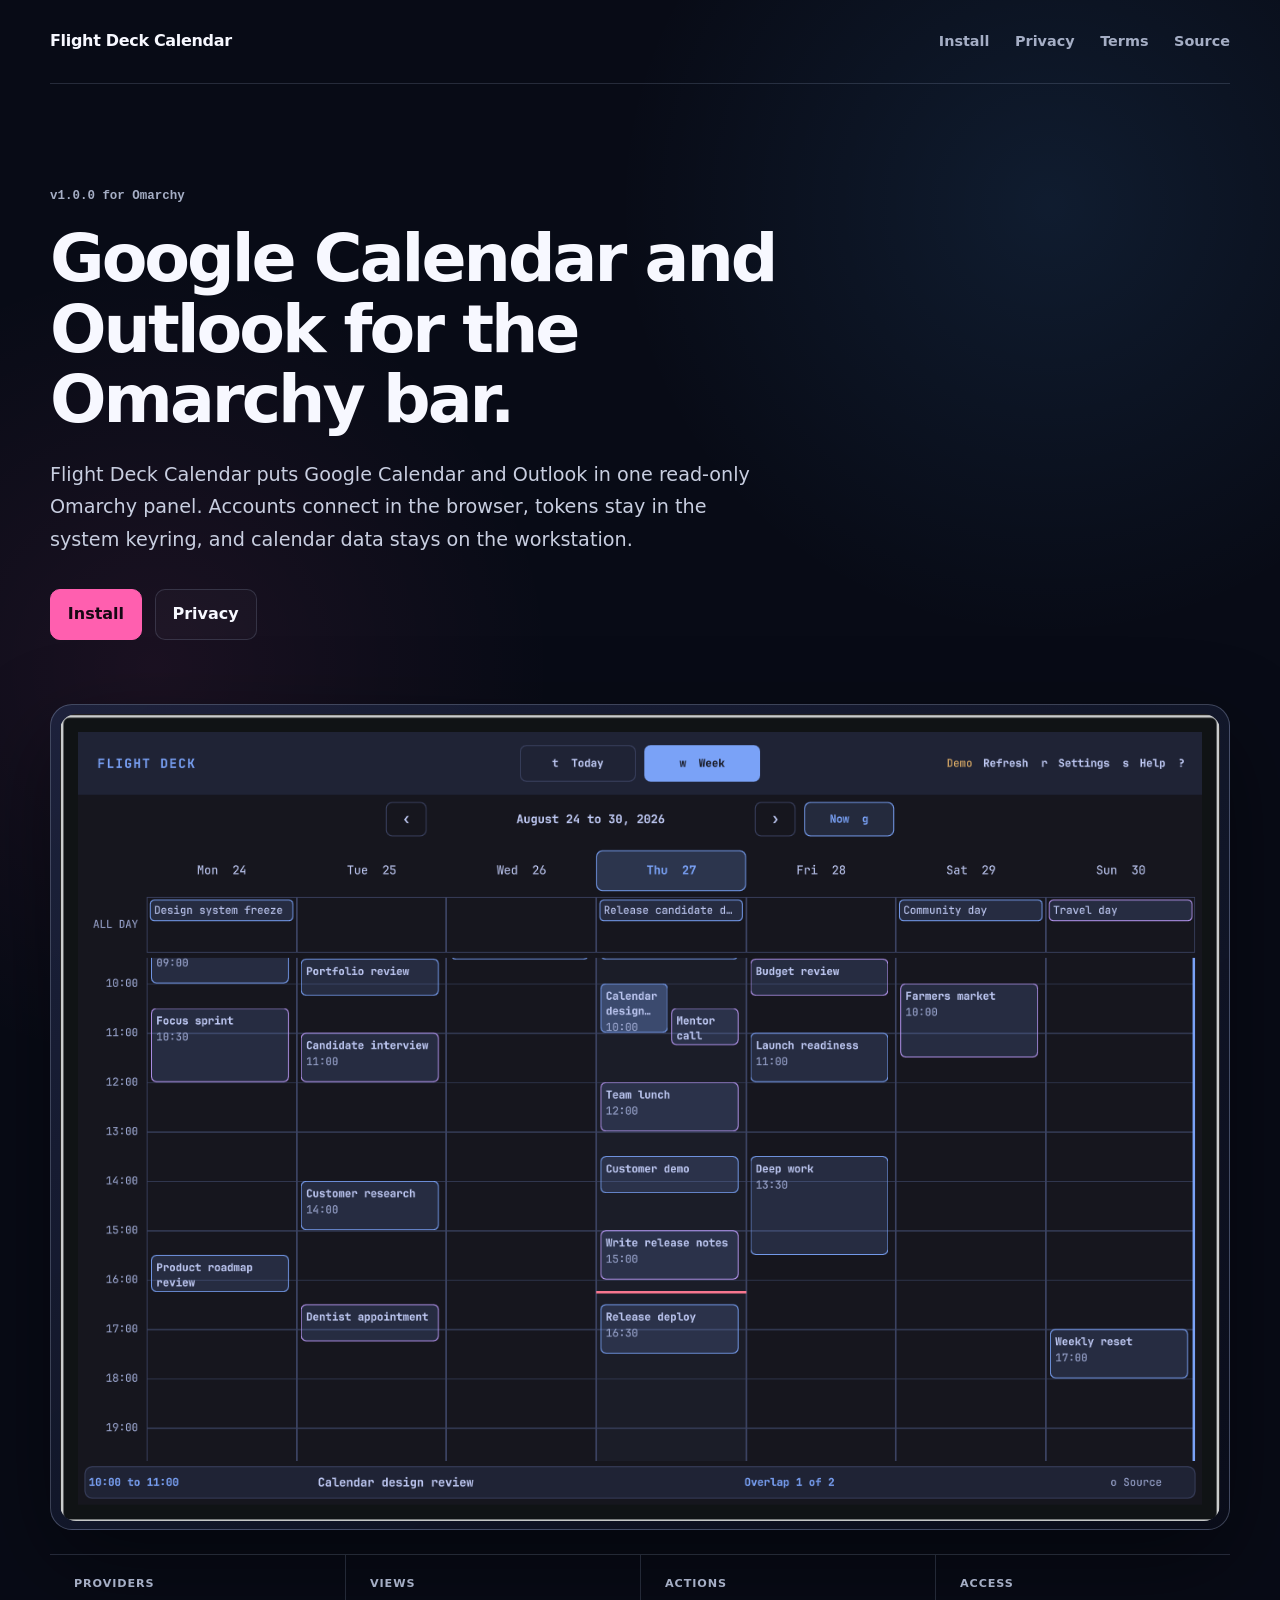
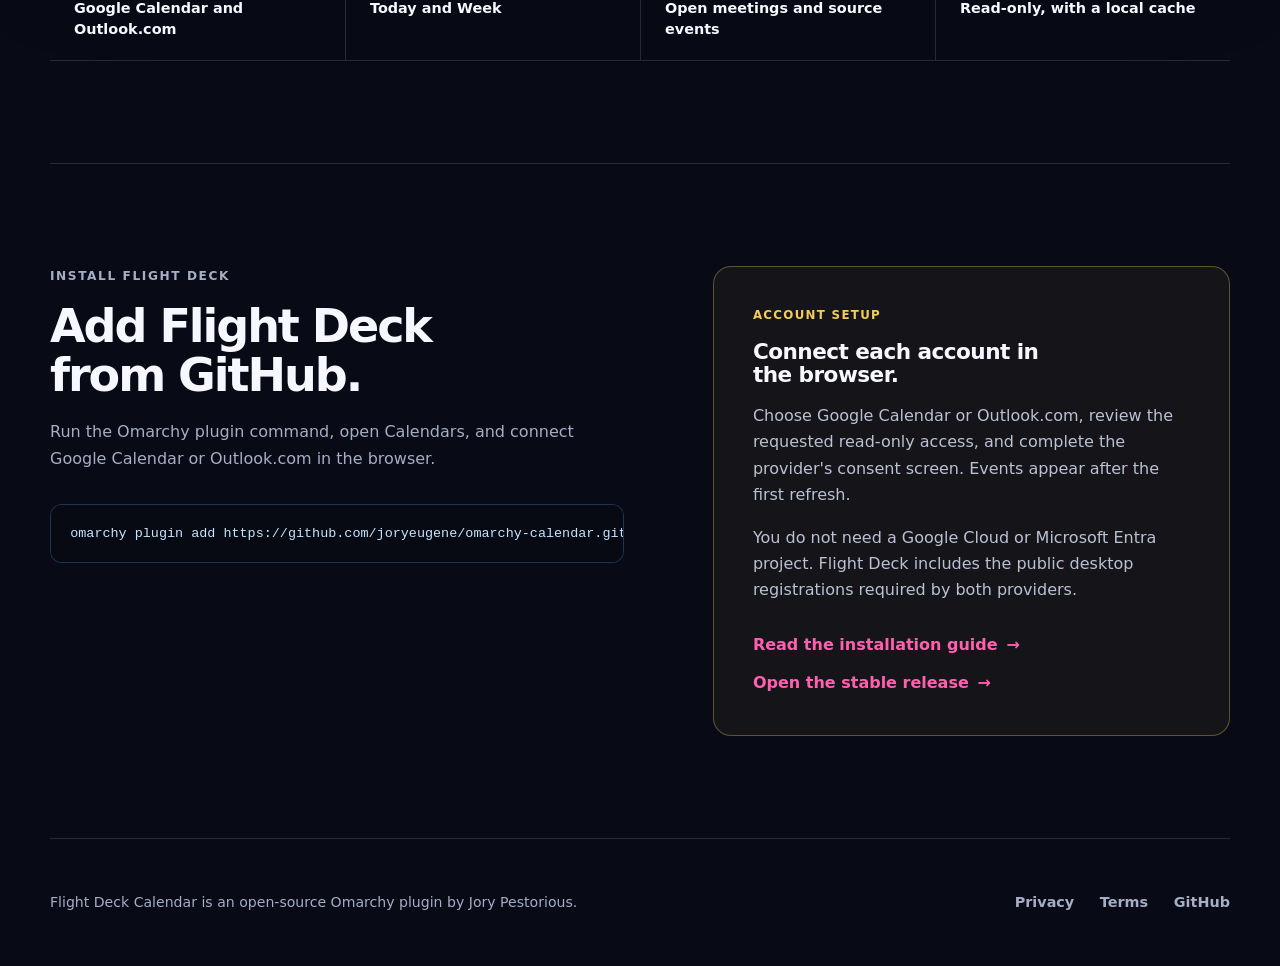
==== commit 9bb92dcb: "feat: prepare Flight Deck Calendar v1.0.0" ====
--- a/site/index.html
+++ b/site/index.html
@@ -26,9 +26,9 @@
   <main id="main">
     <section class="hero shell" aria-labelledby="hero-title">
       <div class="hero-copy">
-        <p class="release-label">v1.0.0-rc.3 for Omarchy</p>
+        <p class="release-label">v1.0.0 for Omarchy</p>
         <h1 id="hero-title">Google Calendar and Outlook for the Omarchy bar.</h1>
-        <p class="lede">Check today, scan the week, and open the next meeting without leaving your workspace.</p>
+        <p class="lede">Flight Deck Calendar puts Google Calendar and Outlook in one read-only Omarchy panel. Accounts connect in the browser, tokens stay in the system keyring, and calendar data stays on the workstation.</p>
         <div class="hero-actions">
           <a class="button button-primary" href="#install">Install</a>
           <a class="button button-secondary" href="privacy/">Privacy</a>
@@ -61,17 +61,18 @@
 
     <section class="section shell install" id="install" aria-labelledby="install-title">
       <div class="install-copy">
-        <p class="eyebrow">Install the public preview</p>
+        <p class="eyebrow">Install Flight Deck</p>
         <h2 id="install-title">Add Flight Deck from GitHub.</h2>
-        <p>Run the Omarchy plugin command, then try the built-in offline dataset or connect a provider after completing the registration prerequisite.</p>
+        <p>Run the Omarchy plugin command, open Calendars, and connect Google Calendar or Outlook.com in the browser.</p>
         <pre><code>omarchy plugin add https://github.com/joryeugene/omarchy-calendar.git --enable</code></pre>
       </div>
       <aside class="preview-notice" aria-labelledby="oauth-title">
-        <p class="notice-label">Current preview requirement</p>
-        <h3 id="oauth-title">Bring your own desktop OAuth registration</h3>
-        <p>Flight Deck does not ship Google or Microsoft OAuth registrations yet. Before connecting a provider, create a Google Desktop OAuth app and a Microsoft public desktop app that supports personal accounts.</p>
-        <p>Provider setup requires one browser consent session per provider, so this preview is not one-click or seamless.</p>
-        <a class="text-link" href="https://github.com/joryeugene/omarchy-calendar/blob/main/docs/INSTALL.md">Open the provider setup guide <span aria-hidden="true">&#8594;</span></a>
+        <p class="notice-label">Account setup</p>
+        <h3 id="oauth-title">Connect each account in the browser.</h3>
+        <p>Choose Google Calendar or Outlook.com, review the requested read-only access, and complete the provider&apos;s consent screen. Events appear after the first refresh.</p>
+        <p>You do not need a Google Cloud or Microsoft Entra project. Flight Deck includes the public desktop registrations required by both providers.</p>
+        <a class="text-link" href="https://github.com/joryeugene/omarchy-calendar/blob/main/docs/INSTALL.md">Read the installation guide <span aria-hidden="true">&#8594;</span></a>
+        <a class="text-link" href="https://github.com/joryeugene/omarchy-calendar/releases/tag/v1.0.0">Open the stable release <span aria-hidden="true">&#8594;</span></a>
       </aside>
     </section>
   </main>
